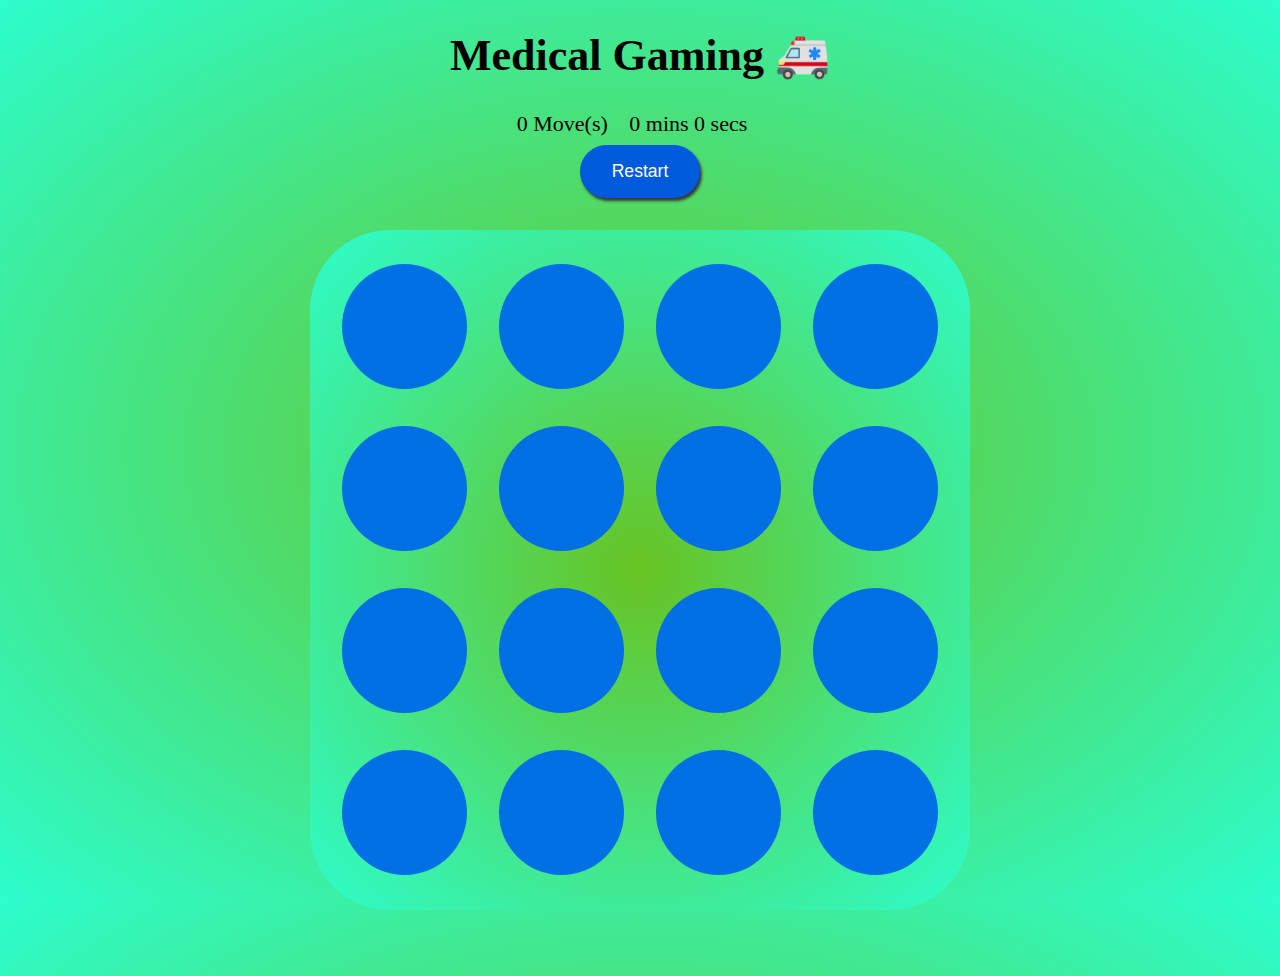
==== index.html @ a2315070 "added coments" ====
<!DOCTYPE html>
<html lang="en">

<head>
    <meta charset="UTF-8">
    <meta name="viewport" content="width=device-width, initial-scale=1.0">
    <meta http-equiv="X-UA-Compatible" content="ie=edge">
    <title>Mix Or Match</title>

    <link rel="stylesheet prefetch" href="https://maxcdn.bootstrapcdn.com/font-awesome/4.6.1/css/font-awesome.min.css">
    <link rel="stylesheet prefetch" href="https://fonts.googleapis.com/css?family=Coda">
    <link rel="stylesheet" href="css/style.css">
    <script src="https://ajax.googleapis.com/ajax/libs/jquery/3.3.1/jquery.min.js"></script>
    <script src="https://ajax.googleapis.com/ajax/libs/jquery/3.3.1/jquery.min.js"></script>

</head>

<body>

<!-------------------------------------------------------- Container-->
    <div class="container">
        <div class="title">
            <h1 >Medical Gaming 🚑 </h1> <!-- Emoji > https://unicode.org/emoji/charts/full-emoji-list.html -->
        </div>

        <section class="score-panel">


            <span class="moves">0</span> Move(s)

            <div class="timer">
            </div>
            
        </section>

        <div class="restart-button-wrapper" onclick=startGame()>
            <input class="restart-button" type="button" value="Restart">
        </div>
        
        <ul class="deck" id="card-deck">
            <li class="card" type="bed">
                <i class="fa fa-bed"></i>
            </li>
            <li class="card" type="ambulance">
                <i class="fa fa-ambulance"></i>
            </li>
            <li class="card" type="stethoscope">
                <i class="fa fa-stethoscope"></i>
            </li>
            <li class="card" type="medkit" >
                <i class="fa fa-medkit"></i>
            </li>
             <li class="card" type="stethoscope">
                <i class="fa fa-stethoscope"></i>
            </li>
            <li class="card match" type="heartbeat">
                <i class="fa fa-heartbeat"></i>
            </li>
            <li class="card" type="user">
                <i class="fa fa-user-md"></i>
            </li>
            <li class="card" type="hospital-o">
                <i class="fa fa-hospital-o"></i>
            </li>
          <li class="card" type="medkit" >
                <i class="fa fa-medkit"></i>
            </li>
            <li class="card" type="wheelchair-alt">
                <i class="fa fa-wheelchair-alt"></i>
            </li>
            <li class="card" type="user">
                <i class="fa fa-user-md"></i>
            </li>
            <li class="card" type="wheelchair-alt">
                <i class="fa fa-wheelchair-alt"></i>
            </li>
            <li class="card" type="bed">
                <i class="fa fa-bed"></i>
            </li>
            <li class="card open show" type="hospital-o">
                <i class="fa fa-hospital-o"></i>
            </li>
             <li class="card" type="ambulance">
                <i class="fa fa-ambulance"></i>
            </li>
             <li class="card match" type="heartbeat">
                <i class="fa fa-heartbeat"></i>
            </li>
        </ul>
      <!-------------------------------------------------------- Messange when the game is over-->  
        <div id="popup1" class="overlay">
            <div class="popup">
                <h2>Congrats :)</h2>
                <a class="close" href=# >×</a>
                <div class="content-1">
                    👨Doctor Says: Congrats🚨🚨!!
                </div>
                <div class="content-2">
                    <p>You made <span id=finalMove> </span> moves </p>
                    <p>in <span id=totalTime> </span> </p>
                <button id="play-again"onclick="playAgain()">
                    Try again? 🃏</a>
                </button>
            </div>
        </div>
         </div>
         
    <script src="js/script.js"></script>

</body>

</html>
---- css/style.css ----
html {
    box-sizing: border-box;
}

*,
*::before,
*::after {
    box-sizing: inherit;
}

html,
body {
    width: 100%;
    height: 100%;
    margin: 0;
    padding: 0;
}

body {
    background: radial-gradient(#67c322, #2dfdcd);
    font-family: 'Permanent Marker', cursive;
    font-size: 16px;
}


.container {
    display: flex;
    justify-content: center;
    align-items: center;
    flex-direction: column;
}

h1 {
    font-family: 'Gloria Hallelujah', cursive;
    display: block;
    font-size: 2em;
    font-weight: bold;
}


.restart-button-wrapper {
    margin: .5rem 0 2rem;
}

.restart-button {
    cursor: pointer;
    background-color: #005ADC;
    border: none;
    color: #fefdfb;
    padding: 1rem 2rem;
    text-align: center;
    font-size: 1.1rem;
    border-radius: 2.3rem;
    box-shadow: 2px 3px 3px #383838;
    transition: background-color 300ms;
}

.deck {
    width: 85%;
    background: radial-gradient(#67c322, #2dfdcd);
    padding: 1rem;
    display: flex;
    flex-wrap: wrap;
    justify-content: space-around;
    align-items: center;
    margin: 0 0 3em;
    border-radius: 80px;
}



.deck .card {
    height: 3.7rem;
    width: 3.7rem;
    margin: 0.2rem 0.2rem;
    background: #0270e4;
    font-size: 0;
    color: #ffffff;
    border-radius: 75px;
    cursor: pointer;
    display: flex;
    justify-content: center;
    align-items: center;
}

.deck .card.open {
    transform: rotateY(0);
    background: #02b3e4;
    cursor: default;
    animation-name: flipInY;
    -webkit-backface-visibility: visible !important;
    backface-visibility: visible !important;
    animation-duration: .75s;
}

.deck .card.show {
    font-size: 33px;
}

.deck .card.match {
    cursor: default;
    background: #E5F720;
    font-size: 33px;
    animation-name: rubberBand;
    -webkit-backface-visibility: visible !important;
    backface-visibility: visible !important;
    animation-duration: .75s;
}

.deck .card.unmatched {
    animation-name: pulse;
    -webkit-backface-visibility: visible !important;
    backface-visibility: visible !important;
    animation-duration: .75s;
    background: #e2043b;
}

.score-panel .restart {
    float: right;
    cursor: pointer;
}


.timer {
    display: inline-block;
    margin: 0 1rem;
}


.deck .card.disabled {
    pointer-events: none;
    opacity: 0.9;
}

.overlay {
	position: fixed;
	top: 0;
	bottom: 0;
	left: 0;
	right: 0;
	background: rgba(0, 0, 0, 0.7);
	transition: opacity 500ms;
	visibility: hidden;
	opacity: 0;
}

.overlay:target {
	visibility: visible;
	opacity: 1;
}
  
.popup {
	margin: 70px auto;
	padding: 20px;
	background: #ffffff;
	border-radius: 5px;
	width: 85%;
	position: relative;
	transition: all 5s ease-in-out;
	font-family: 'Gloria Hallelujah', cursive;
}
  
.popup h2 {
	margin-top: 0;
	color: #333;
	font-family: Tahoma, Arial, sans-serif;
}

.popup .close {
	position: absolute;
	top: 20px;
	right: 30px;
	transition: all 200ms;
	font-size: 30px;
	font-weight: bold;
	text-decoration: none;
	color: #333;
}

.popup .close:hover {
	color: #E5F720;
}

.popup .content-1,
.content-2 {
	max-height: 30%;
	overflow: auto;
	text-align: center;
}

.show {
	visibility: visible !important;
	opacity: 100 !important;
}


#play-again {
	background-color: #141214;
	padding: 0.7rem 1rem;
	font-size: 1.1rem;
	display: block;
	margin: 0 auto;
	width: 50%;
	font-family: 'Gloria Hallelujah', cursive;
	color: #ffffff;
	border-radius: 5px;
}

@keyframes flipInY {    /*https://www.tutorialspoint.com/css/css_animation_flip*/
	from {
		transform: perspective(400px) rotate3d(0, 1, 0, 90deg);
		animation-timing-function: ease-in;
		opacity: 0;
	}

	40% {
		transform: perspective(400px) rotate3d(0, 1, 0, -20deg);
		animation-timing-function: ease-in;
	}

	60% {
		transform: perspective(400px) rotate3d(0, 1, 0, 10deg);
		opacity: 1;
	}

	80% {
		transform: perspective(400px) rotate3d(0, 1, 0, -5deg);

}

}


@keyframes rubberBand {
	from {
		transform: scale3d(1, 1, 1);
	}

	30% {
		transform: scale3d(1.25, 0.75, 1);
	}

	40% {
		transform: scale3d(0.75, 1.25, 1);
	}

	50% {
		transform: scale3d(1.15, 0.85, 1);
	}

	65% {
		transform: scale3d(.95, 1.05, 1);
	}

	75% {
		transform: scale3d(1.05, .95, 1);
	}

	to {
		transform: scale3d(1, 1, 1);
	}
}

@keyframes pulse {
	from {
		transform: scale3d(1, 1, 1);
	}

	50% {
		transform: scale3d(1.2, 1.2, 1.2);
	}

	to {
		transform: scale3d(1, 1, 1);
	}
}



/****************************************************** Media queries*/


@media (max-width: 320px) {
		.deck {
		width: 85%;
	}

	.deck .card {
		height: 4.7rem;
		width: 4.7rem;
	}
}





@media (min-width: 768px) {
	.container {
		font-size: 22px;
	}

	.deck {
		width: 660px;
		height: 680px;
	}

	.deck .card {
		height: 125px;
		width: 125px;
	}

	.popup {
		width: 60%;
	}
}

/*-@media* (sm)devices-Phones->(min-width:320px) (md) tablets (min-width:768px) (lg) desktop (min-width:992px) (xl) (min-width:1200px) /
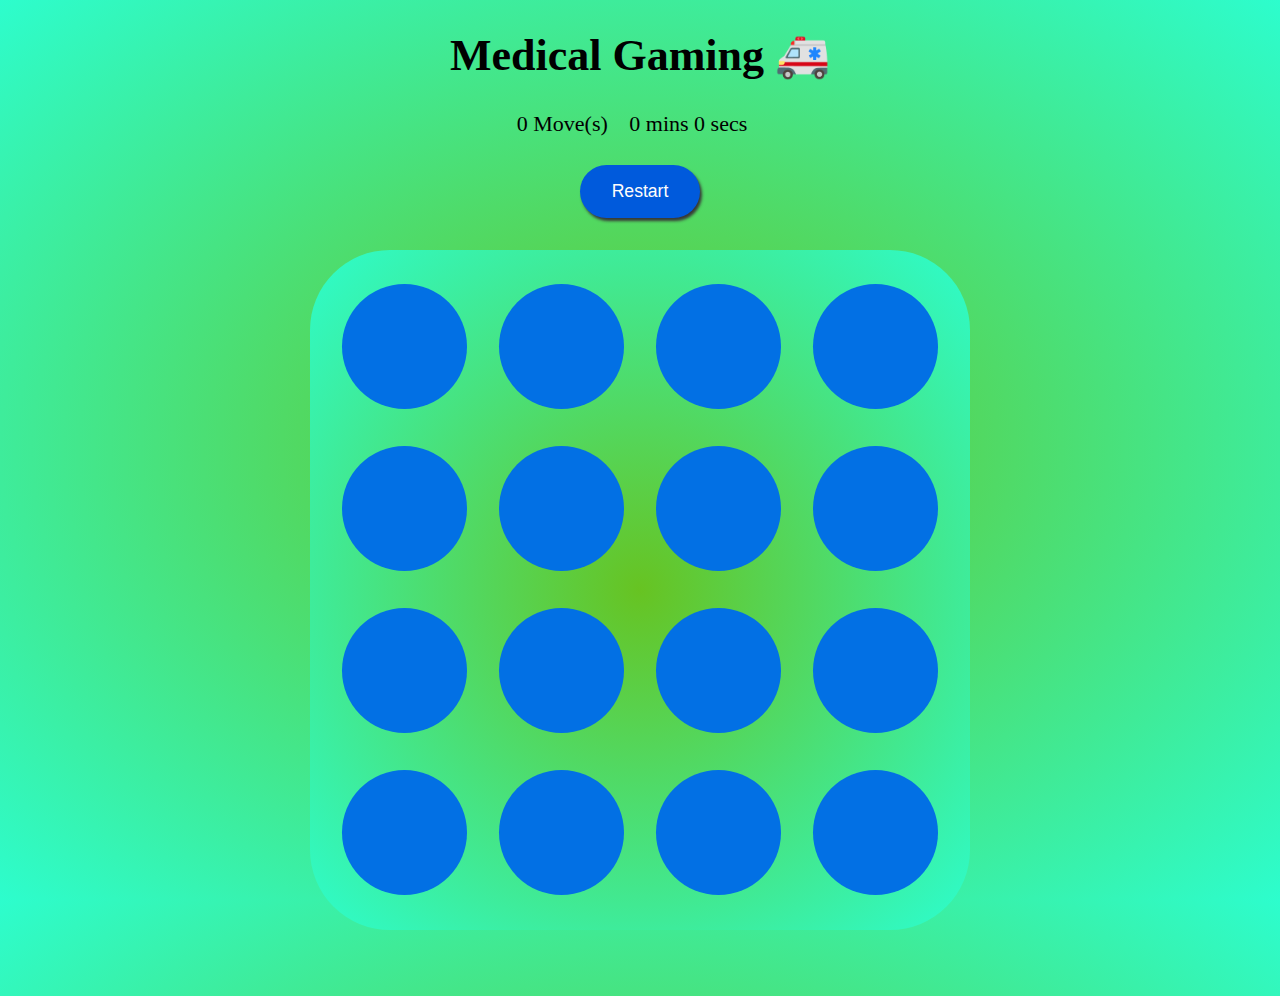
==== commit 26818d7e: "no changes" ====
--- a/index.html
+++ b/index.html
@@ -39,7 +39,7 @@
         
         <ul class="deck" id="card-deck">
             <li class="card" type="bed">
-                <i class="fa fa-bed"></i>
+                <i class="fa fa-bed"></i>   <!------------------------https://fontawesome.com/icons?d=gallery------------------> 
             </li>
             <li class="card" type="ambulance">
                 <i class="fa fa-ambulance"></i>
--- a/css/style.css
+++ b/css/style.css
@@ -1,11 +1,13 @@
+/*----------------------------------html and body--------------------- */
+
 html {
     box-sizing: border-box;
 }
 
-*,
-*::before,
-*::after {
-    box-sizing: inherit;
+*, /* universal selector ----> https://css-tricks.com/almanac/selectors/u/universal/ */
+*:before,
+*:after {
+ box-sizing: inherit;
 }
 
 html,
@@ -21,7 +23,7 @@
     font-family: 'Permanent Marker', cursive;
     font-size: 16px;
 }
-
+/*----------------------------------container and title style--------------------- */
 
 .container {
     display: flex;
@@ -37,12 +39,12 @@
     font-weight: bold;
 }
 
-
+/*----------------------------------Resert button--------------------- */
 .restart-button-wrapper {
     margin: .5rem 0 2rem;
 }
 
-.restart-button {
+.restart-button {     /*-----------------Button -------->  https://getbootstrap.com/docs/4.0/components/buttons/-------- */
     cursor: pointer;
     background-color: #005ADC;
     border: none;
@@ -53,8 +55,9 @@
     border-radius: 2.3rem;
     box-shadow: 2px 3px 3px #383838;
     transition: background-color 300ms;
-}
-
+    margin-top: 20px;
+}
+/*----------------------------------deck styes--------------------- */
 .deck {
     width: 85%;
     background: radial-gradient(#67c322, #2dfdcd);
@@ -108,7 +111,7 @@
 }
 
 .deck .card.unmatched {
-    animation-name: pulse;
+       animation-name: pulse;
     -webkit-backface-visibility: visible !important;
     backface-visibility: visible !important;
     animation-duration: .75s;
@@ -131,7 +134,7 @@
     pointer-events: none;
     opacity: 0.9;
 }
-
+/*----------------------------------overlay--------------------- */
 .overlay {
 	position: fixed;
 	top: 0;
@@ -148,6 +151,8 @@
 	visibility: visible;
 	opacity: 1;
 }
+
+/*----------------------------------Popup--------------------- */
   
 .popup {
 	margin: 70px auto;
@@ -205,8 +210,10 @@
 	color: #ffffff;
 	border-radius: 5px;
 }
-
-@keyframes flipInY {    /*https://www.tutorialspoint.com/css/css_animation_flip*/
+/*----------------------------------Keyframes--------------------- */
+
+
+  @keyframes flipInY {    /*https://www.tutorialspoint.com/css/css_animation_flip*/
 	from {
 		transform: perspective(400px) rotate3d(0, 1, 0, 90deg);
 		animation-timing-function: ease-in;
@@ -231,6 +238,7 @@
 }
 
 
+
 @keyframes rubberBand {
 	from {
 		transform: scale3d(1, 1, 1);
@@ -261,6 +269,7 @@
 	}
 }
 
+
 @keyframes pulse {
 	from {
 		transform: scale3d(1, 1, 1);
@@ -276,8 +285,7 @@
 }
 
 
-
-/****************************************************** Media queries*/
+/*------------------------------------------------Media queries-----------------------*/
 
 
 @media (max-width: 320px) {
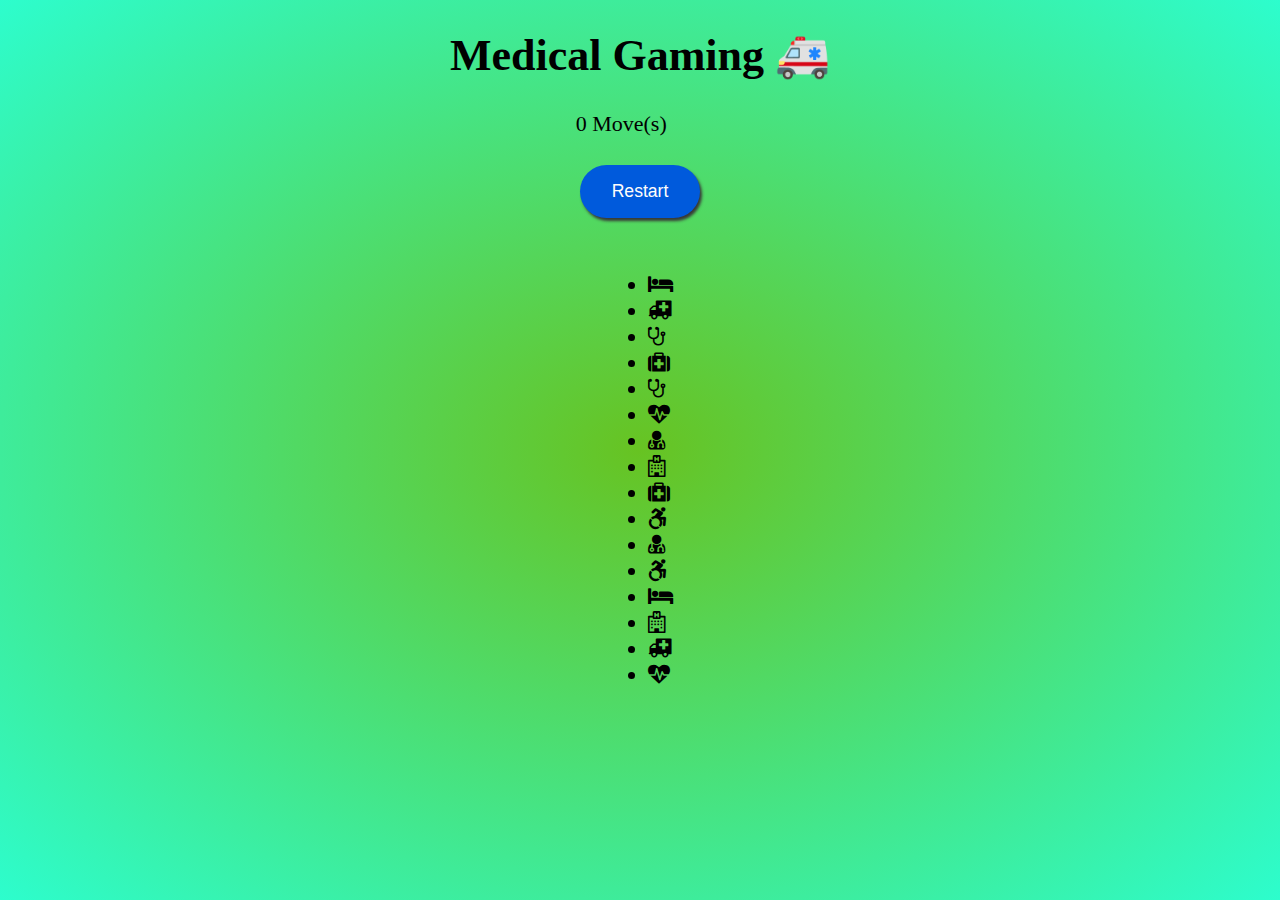
==== commit 2a5b673a: "change deck to memory-game" ====
--- a/index.html
+++ b/index.html
@@ -37,7 +37,7 @@
             <input class="restart-button" type="button" value="Restart">
         </div>
         
-        <ul class="deck" id="card-deck">
+        <ul class="memory-game" id="memory-card">
             <li class="card" type="bed">
                 <i class="fa fa-bed"></i>   <!------------------------https://fontawesome.com/icons?d=gallery------------------> 
             </li>
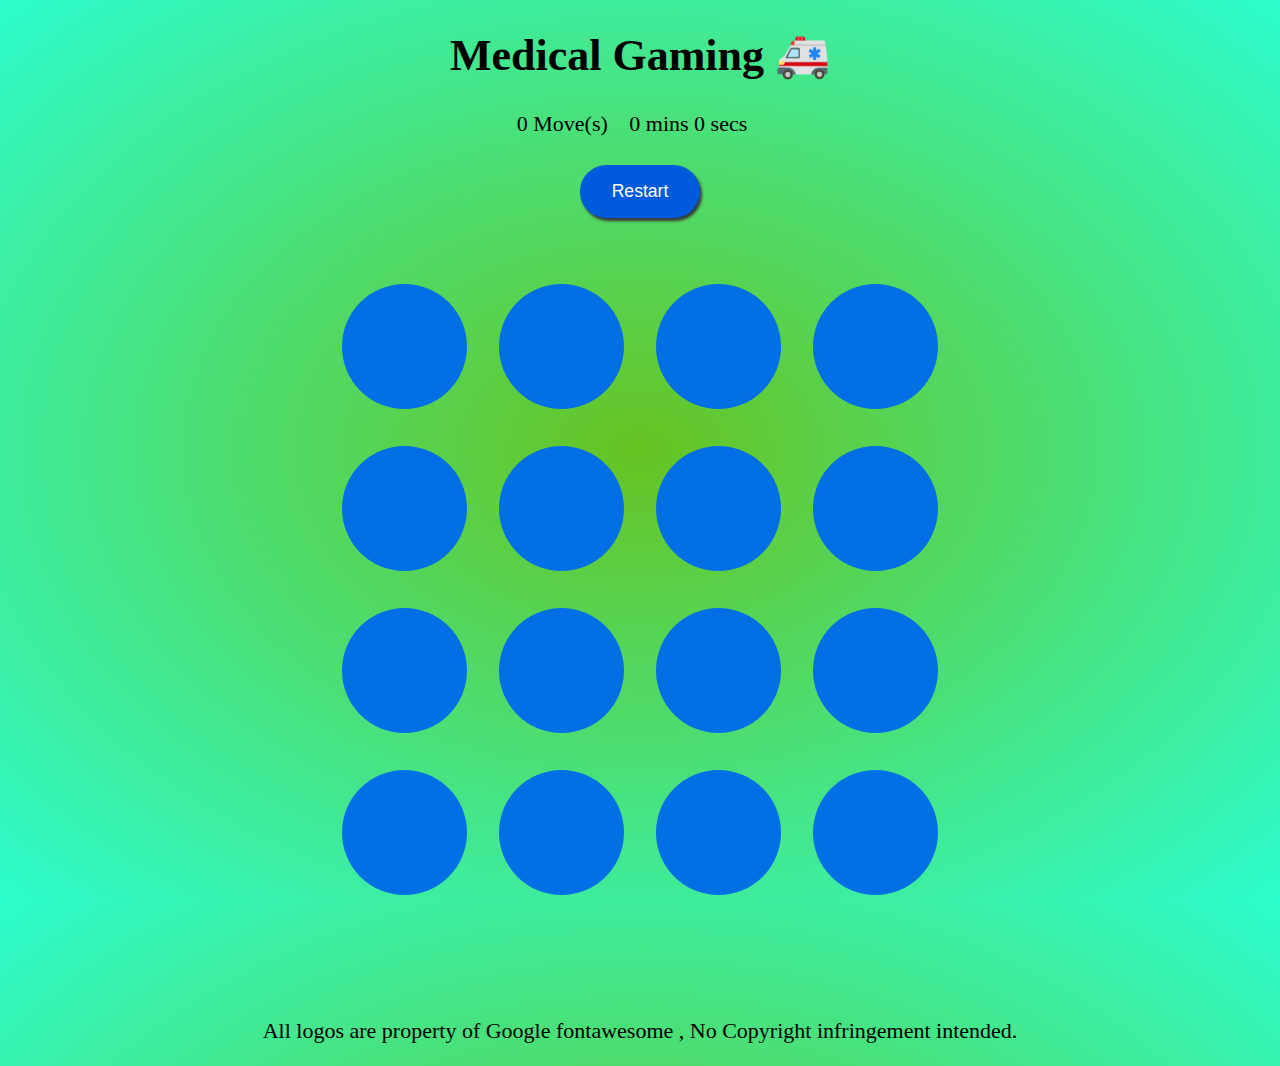
==== commit d7e584d3: "added footer" ====
--- a/index.html
+++ b/index.html
@@ -109,4 +109,9 @@
 
 </body>
 
+ <footer>
+		<p class="disclaimer">All logos are property of Google fontawesome , No Copyright infringement intended.</p>
+	</footer>
+  
+
 </html>
--- a/css/style.css
+++ b/css/style.css
@@ -58,9 +58,9 @@
     margin-top: 20px;
 }
 /*----------------------------------deck styes--------------------- */
-.deck {
+.memory-game {
     width: 85%;
-    background: radial-gradient(#67c322, #2dfdcd);
+    background: none;
     padding: 1rem;
     display: flex;
     flex-wrap: wrap;
@@ -72,7 +72,7 @@
 
 
 
-.deck .card {
+.memory-game .card {
     height: 3.7rem;
     width: 3.7rem;
     margin: 0.2rem 0.2rem;
@@ -86,7 +86,7 @@
     align-items: center;
 }
 
-.deck .card.open {
+.memory-game .card.open {
     transform: rotateY(0);
     background: #02b3e4;
     cursor: default;
@@ -96,11 +96,11 @@
     animation-duration: .75s;
 }
 
-.deck .card.show {
+.memory-game .card.show {
     font-size: 33px;
 }
 
-.deck .card.match {
+.memory-game .card.match {
     cursor: default;
     background: #E5F720;
     font-size: 33px;
@@ -110,7 +110,7 @@
     animation-duration: .75s;
 }
 
-.deck .card.unmatched {
+.memory-game .card.unmatched {
        animation-name: pulse;
     -webkit-backface-visibility: visible !important;
     backface-visibility: visible !important;
@@ -130,7 +130,7 @@
 }
 
 
-.deck .card.disabled {
+.memory-game .card.disabled {
     pointer-events: none;
     opacity: 0.9;
 }
@@ -289,11 +289,11 @@
 
 
 @media (max-width: 320px) {
-		.deck {
+		.memory-game {
 		width: 85%;
 	}
 
-	.deck .card {
+	.memory-game .card {
 		height: 4.7rem;
 		width: 4.7rem;
 	}
@@ -308,12 +308,12 @@
 		font-size: 22px;
 	}
 
-	.deck {
+	.memory-game {
 		width: 660px;
 		height: 680px;
 	}
 
-	.deck .card {
+	.memory-game .card {
 		height: 125px;
 		width: 125px;
 	}
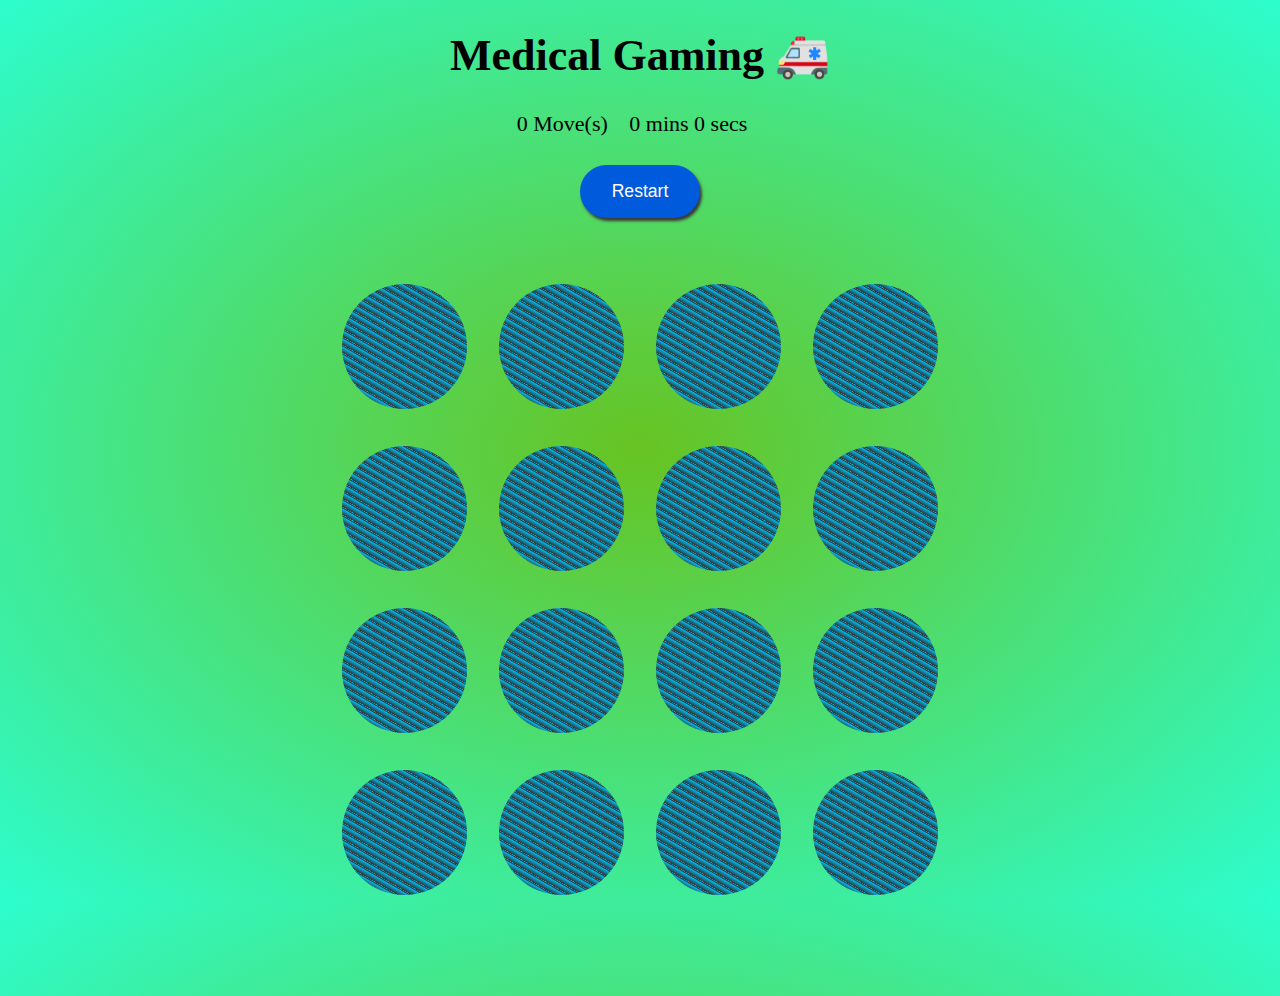
==== commit 2da5599a: "removed footer" ====
--- a/index.html
+++ b/index.html
@@ -109,9 +109,7 @@
 
 </body>
 
- <footer>
-		<p class="disclaimer">All logos are property of Google fontawesome , No Copyright infringement intended.</p>
-	</footer>
+ 
   
 
 </html>
--- a/css/style.css
+++ b/css/style.css
@@ -72,11 +72,13 @@
 
 
 
+
 .memory-game .card {
     height: 3.7rem;
     width: 3.7rem;
     margin: 0.2rem 0.2rem;
-    background: #0270e4;
+    background: -webkit-repeating-linear-gradient(60deg, #333,      #02b3e4 5px,      #333 6px,      #333 6px,      #02b3e4 7px),
+    -webkit-repeating-linear-gradient(266deg,      #02b3e4,      #02b3e4 5px,      #e5f720 6px,      #e5f720 6px,      #333 7px); /*https://cssgradient.io/blog/repeating-linear-gradient-css/*/
     font-size: 0;
     color: #ffffff;
     border-radius: 75px;
@@ -210,6 +212,8 @@
 	color: #ffffff;
 	border-radius: 5px;
 }
+
+
 /*----------------------------------Keyframes--------------------- */
 
 
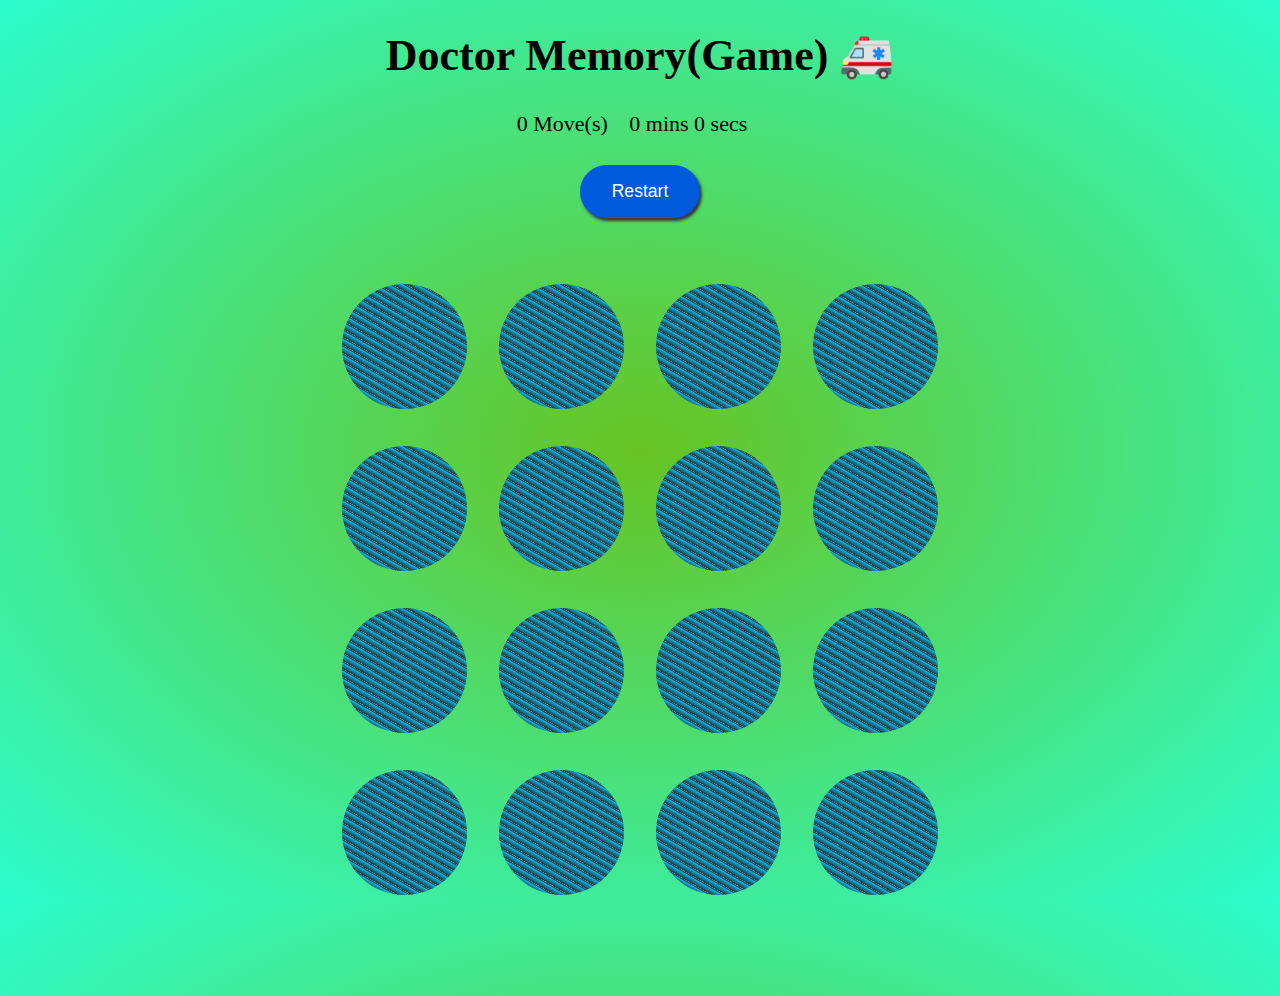
==== commit eaa91363: "change the name of the game" ====
--- a/index.html
+++ b/index.html
@@ -20,7 +20,7 @@
 <!-------------------------------------------------------- Container-->
     <div class="container">
         <div class="title">
-            <h1 >Medical Gaming 🚑 </h1> <!-- Emoji > https://unicode.org/emoji/charts/full-emoji-list.html -->
+            <h1 > Doctor Memory(Game) 🚑 </h1> <!-- Emoji > https://unicode.org/emoji/charts/full-emoji-list.html -->
         </div>
 
         <section class="score-panel">
@@ -96,8 +96,7 @@
                     👨Doctor Says: Congrats🚨🚨!!
                 </div>
                 <div class="content-2">
-                    <p>You made <span id=finalMove> </span> moves </p>
-                    <p>in <span id=totalTime> </span> </p>
+                    <p>You finished in <span id=totalTime> </span> </p>
                 <button id="play-again"onclick="playAgain()">
                     Try again? 🃏</a>
                 </button>
